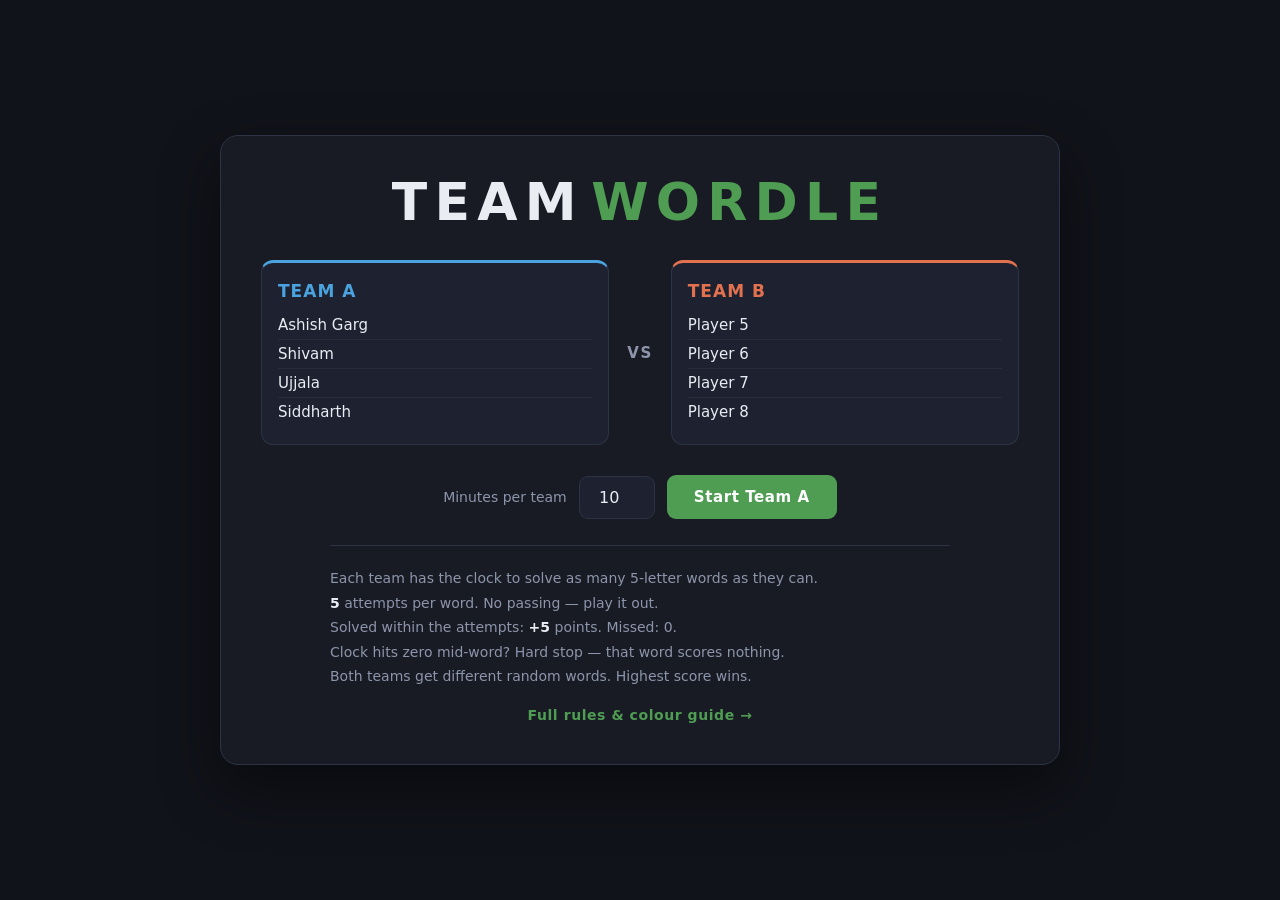
==== index.html @ 2a56fc31 "Add files via upload" ====
<!DOCTYPE html>
<html lang="en">
<head>
  <meta charset="utf-8">
  <meta name="viewport" content="width=device-width, initial-scale=1">
  <title>Team Wordle</title>
  <link rel="stylesheet" href="styles.css">
</head>
<body>

<!-- ======================= START SCREEN ======================= -->
<section id="screen-start" class="screen">
  <div class="start-card">
    <h1 class="logo">TEAM<span>WORDLE</span></h1>

    <div class="start-teams">
      <div class="start-team" id="start-team-a"></div>
      <div class="start-vs">VS</div>
      <div class="start-team" id="start-team-b"></div>
    </div>

    <div class="start-controls">
      <label for="minutes-input">Minutes per team</label>
      <input id="minutes-input" type="number" min="1" max="60" step="1">
      <button id="btn-start" class="btn btn-primary">Start <span id="start-team-label">Team A</span></button>
    </div>

    <ul class="rules">
      <li>Each team has the clock to solve as many 5-letter words as they can.</li>
      <li><strong id="rule-attempts">5</strong> attempts per word. No passing &mdash; play it out.</li>
      <li>Solved within the attempts: <strong id="rule-points">+5</strong> points. Missed: 0.</li>
      <li>Clock hits zero mid-word? Hard stop &mdash; that word scores nothing.</li>
      <li>Both teams get different random words. Highest score wins.</li>
    </ul>

    <a class="rules-link" href="rules.html" target="_blank" rel="noopener">Full rules &amp; colour guide &rarr;</a>
  </div>
</section>

<!-- ======================= GAME SCREEN ======================== -->
<section id="screen-game" class="screen hidden">
  <aside class="panel" id="panel-a"></aside>

  <main class="stage">
    <header class="stage-head">
      <div class="turn-label" id="turn-label">TEAM A&rsquo;S TURN</div>
      <div class="clock" id="clock">10:00</div>
      <div class="stage-head-row">
        <button id="btn-pause" class="btn btn-ghost">Pause</button>
        <div class="progress" id="progress">Word 1 &middot; Solved 0</div>
      </div>
    </header>

    <div class="board-wrap">
      <div id="board" class="board"></div>
      <div id="message" class="message"></div>
    </div>

    <div id="keyboard" class="keyboard"></div>
  </main>

  <aside class="panel" id="panel-b"></aside>

  <div id="pause-veil" class="veil hidden">
    <div class="veil-card">
      <h2>Paused</h2>
      <p>The clock is stopped.</p>
      <button id="btn-resume" class="btn btn-primary">Resume</button>
    </div>
  </div>
</section>

<!-- ===================== TURN OVER SCREEN ===================== -->
<section id="screen-turnover" class="screen hidden">
  <div class="start-card">
    <h2 class="headline" id="turnover-title">Team A&rsquo;s turn is over</h2>
    <p class="subhead" id="turnover-reason"></p>
    <div class="bigscore" id="turnover-score">0</div>
    <div class="score-caption">points</div>
    <div class="breakdown" id="turnover-breakdown"></div>
    <button id="btn-next-turn" class="btn btn-primary">Start Team B</button>
  </div>
</section>

<!-- ======================= RESULT SCREEN ====================== -->
<section id="screen-result" class="screen hidden">
  <div class="start-card">
    <div class="trophy">&#127942;</div>
    <h2 class="headline" id="result-title">Team A wins!</h2>
    <div class="result-scores">
      <div class="result-team" id="result-a"></div>
      <div class="result-team" id="result-b"></div>
    </div>
    <div class="breakdown-pair">
      <div class="breakdown" id="result-breakdown-a"></div>
      <div class="breakdown" id="result-breakdown-b"></div>
    </div>
    <button id="btn-replay" class="btn btn-primary">Play Again</button>
  </div>
</section>

<script src="config.js"></script>
<script src="words.js"></script>
<script src="game.js"></script>
</body>
</html>
---- styles.css ----
/* ==========================================================================
   TEAM WORDLE - styles
   ========================================================================== */

:root {
  --bg:        #11131a;
  --bg-soft:   #181b24;
  --panel:     #1e2230;
  --line:      #2d3344;
  --text:      #e9ecf3;
  --muted:     #8d95ab;
  --correct:   #4f9d52;
  --present:   #c2a13a;
  --absent:    #3a4052;
  --team-a:    #4aa3df;
  --team-b:    #e2724f;
  --danger:    #e0514b;
}

* { box-sizing: border-box; }

html, body {
  height: 100%;
  margin: 0;
}

body {
  background: var(--bg);
  color: var(--text);
  font-family: "Segoe UI", Inter, system-ui, -apple-system, Arial, sans-serif;
  -webkit-font-smoothing: antialiased;
  overflow: hidden;
}

.hidden { display: none !important; }

/* ---------- screens ---------- */

.screen {
  height: 100vh;
  width: 100vw;
}

#screen-start, #screen-turnover, #screen-result {
  display: flex;
  align-items: center;
  justify-content: center;
  padding: 24px;
  overflow-y: auto;
}

#screen-game {
  display: grid;
  grid-template-columns: minmax(180px, 250px) 1fr minmax(180px, 250px);
  gap: 18px;
  padding: 18px;
  position: relative;
}

/* ---------- start / interstitial cards ---------- */

.start-card {
  width: 100%;
  max-width: 840px;
  background: var(--bg-soft);
  border: 1px solid var(--line);
  border-radius: 18px;
  padding: 36px 40px 40px;
  text-align: center;
  box-shadow: 0 24px 60px rgba(0,0,0,.45);
}

.logo {
  font-size: clamp(32px, 5vw, 52px);
  letter-spacing: .14em;
  font-weight: 800;
  margin: 0 0 28px;
}
.logo span {
  color: var(--correct);
  margin-left: .14em;
}

.start-teams {
  display: grid;
  grid-template-columns: 1fr auto 1fr;
  gap: 18px;
  align-items: center;
  margin-bottom: 30px;
}

.start-team {
  background: var(--panel);
  border: 1px solid var(--line);
  border-top: 3px solid var(--line);
  border-radius: 12px;
  padding: 18px 16px;
  text-align: left;
}
#start-team-a { border-top-color: var(--team-a); }
#start-team-b { border-top-color: var(--team-b); }

.start-vs {
  color: var(--muted);
  font-weight: 800;
  letter-spacing: .1em;
  font-size: 15px;
}

.start-team h3 {
  margin: 0 0 10px;
  font-size: 17px;
  letter-spacing: .06em;
  text-transform: uppercase;
}
#start-team-a h3 { color: var(--team-a); }
#start-team-b h3 { color: var(--team-b); }

.roster {
  list-style: none;
  margin: 0;
  padding: 0;
}
.roster li {
  padding: 5px 0;
  font-size: 15px;
  color: var(--text);
  border-bottom: 1px solid rgba(255,255,255,.05);
}
.roster li:last-child { border-bottom: 0; }
.roster li.empty { color: var(--muted); font-style: italic; }

.start-controls {
  display: flex;
  align-items: center;
  justify-content: center;
  gap: 12px;
  flex-wrap: wrap;
  margin-bottom: 26px;
}
.start-controls label {
  color: var(--muted);
  font-size: 14px;
}
.start-controls input {
  width: 76px;
  padding: 11px 12px;
  font-size: 16px;
  font-family: inherit;
  text-align: center;
  color: var(--text);
  background: var(--panel);
  border: 1px solid var(--line);
  border-radius: 9px;
}
.start-controls input:focus {
  outline: 2px solid var(--correct);
  outline-offset: 1px;
}

.rules {
  list-style: none;
  margin: 0 auto;
  padding: 20px 0 0;
  border-top: 1px solid var(--line);
  text-align: left;
  color: var(--muted);
  font-size: 14px;
  line-height: 1.75;
  max-width: 620px;
}
.rules strong { color: var(--text); }

.rules-link {
  display: inline-block;
  margin-top: 18px;
  font-size: 14px;
  font-weight: 700;
  letter-spacing: .04em;
  color: var(--correct);
  text-decoration: none;
}
.rules-link:hover { text-decoration: underline; }
.rules-link:focus-visible { outline: 2px solid var(--correct); outline-offset: 3px; }

/* ---------- buttons ---------- */

.btn {
  font-family: inherit;
  font-size: 15px;
  font-weight: 700;
  letter-spacing: .04em;
  padding: 12px 26px;
  border-radius: 9px;
  border: 1px solid transparent;
  cursor: pointer;
  transition: transform .08s ease, background .15s ease;
}
.btn:active { transform: translateY(1px); }

.btn-primary {
  background: var(--correct);
  color: #fff;
}
.btn-primary:hover { background: #5bb05f; }

.btn-ghost {
  background: transparent;
  color: var(--muted);
  border-color: var(--line);
  padding: 8px 18px;
  font-size: 13px;
}
.btn-ghost:hover { color: var(--text); border-color: var(--muted); }

/* ---------- team panels (in-game) ---------- */

.panel {
  background: var(--panel);
  border: 1px solid var(--line);
  border-radius: 14px;
  padding: 20px 18px;
  display: flex;
  flex-direction: column;
  opacity: .42;
  filter: saturate(.4);
  transition: opacity .25s ease, filter .25s ease, box-shadow .25s ease, transform .25s ease;
}

.panel.active {
  opacity: 1;
  filter: none;
  transform: translateY(-3px);
}
#panel-a.active { box-shadow: 0 0 0 2px var(--team-a), 0 18px 40px rgba(0,0,0,.4); }
#panel-b.active { box-shadow: 0 0 0 2px var(--team-b), 0 18px 40px rgba(0,0,0,.4); }

.panel-name {
  font-size: 15px;
  font-weight: 800;
  letter-spacing: .08em;
  text-transform: uppercase;
  margin-bottom: 4px;
  word-break: break-word;
}
#panel-a .panel-name { color: var(--team-a); }
#panel-b .panel-name { color: var(--team-b); }

.panel-score {
  font-size: 44px;
  font-weight: 800;
  line-height: 1;
  margin-bottom: 2px;
}
.panel-score-label {
  font-size: 11px;
  letter-spacing: .14em;
  color: var(--muted);
  text-transform: uppercase;
  margin-bottom: 16px;
}

.panel hr {
  border: 0;
  border-top: 1px solid var(--line);
  margin: 0 0 12px;
  width: 100%;
}

.panel .roster { flex: 1; }

.panel-tag {
  margin-top: 14px;
  font-size: 11px;
  letter-spacing: .14em;
  font-weight: 800;
  text-transform: uppercase;
  color: var(--muted);
  min-height: 16px;
}
#panel-a.active .panel-tag { color: var(--team-a); }
#panel-b.active .panel-tag { color: var(--team-b); }

/* ---------- stage ---------- */

.stage {
  display: flex;
  flex-direction: column;
  align-items: center;
  justify-content: space-between;
  min-height: 0;
  gap: 10px;
}

.stage-head {
  text-align: center;
  width: 100%;
}

.turn-label {
  font-size: 14px;
  font-weight: 800;
  letter-spacing: .18em;
  color: var(--muted);
}
.turn-label.a { color: var(--team-a); }
.turn-label.b { color: var(--team-b); }

.clock {
  font-size: clamp(38px, 5vw, 60px);
  font-weight: 800;
  line-height: 1.1;
  font-variant-numeric: tabular-nums;
}
.clock.low {
  color: var(--danger);
  animation: pulse .9s ease-in-out infinite;
}
@keyframes pulse {
  50% { opacity: .45; }
}

.stage-head-row {
  display: flex;
  align-items: center;
  justify-content: center;
  gap: 16px;
  margin-top: 6px;
}

.progress {
  font-size: 13px;
  color: var(--muted);
  letter-spacing: .05em;
}

/* ---------- board ---------- */

.board-wrap {
  display: flex;
  flex-direction: column;
  align-items: center;
  gap: 10px;
  min-height: 0;
}

.board {
  display: grid;
  gap: 7px;
}

.board-row {
  display: grid;
  grid-template-columns: repeat(5, 1fr);
  gap: 7px;
}

.tile {
  width: clamp(42px, 5.6vh, 62px);
  height: clamp(42px, 5.6vh, 62px);
  border: 2px solid var(--line);
  border-radius: 6px;
  display: flex;
  align-items: center;
  justify-content: center;
  font-size: clamp(20px, 2.9vh, 32px);
  font-weight: 800;
  text-transform: uppercase;
  background: transparent;
  transition: transform .1s ease;
}
.tile.filled {
  border-color: var(--muted);
  animation: pop .12s ease;
}
@keyframes pop {
  50% { transform: scale(1.08); }
}

.tile.correct { background: var(--correct); border-color: var(--correct); }
.tile.present { background: var(--present); border-color: var(--present); }
.tile.absent  { background: var(--absent);  border-color: var(--absent);  }

.board-row.shake { animation: shake .4s ease; }
@keyframes shake {
  25% { transform: translateX(-7px); }
  50% { transform: translateX(7px); }
  75% { transform: translateX(-4px); }
}

.message {
  min-height: 28px;
  font-size: 15px;
  font-weight: 700;
  letter-spacing: .05em;
}
.message.good { color: var(--correct); }
.message.bad  { color: var(--danger); }

/* ---------- keyboard ---------- */

.keyboard {
  display: flex;
  flex-direction: column;
  gap: 7px;
  align-items: center;
  width: 100%;
  padding-bottom: 4px;
}

.kb-row {
  display: flex;
  gap: 6px;
  justify-content: center;
}

.key {
  min-width: 38px;
  height: 46px;
  padding: 0 10px;
  border: 0;
  border-radius: 6px;
  background: #4b5266;
  color: var(--text);
  font-family: inherit;
  font-size: 14px;
  font-weight: 700;
  text-transform: uppercase;
  cursor: pointer;
  transition: background .15s ease, transform .06s ease;
}
.key:hover { background: #5a6279; }
.key:active { transform: translateY(1px); }
.key.wide { min-width: 68px; font-size: 12px; letter-spacing: .06em; }

.key.correct { background: var(--correct); }
.key.present { background: var(--present); }
.key.absent  { background: #2b3041; color: #727a90; }

/* ---------- pause veil ---------- */

.veil {
  position: absolute;
  inset: 0;
  background: rgba(10,11,16,.88);
  display: flex;
  align-items: center;
  justify-content: center;
  z-index: 20;
}
.veil-card {
  text-align: center;
  background: var(--bg-soft);
  border: 1px solid var(--line);
  border-radius: 16px;
  padding: 36px 48px;
}
.veil-card h2 { margin: 0 0 6px; font-size: 30px; letter-spacing: .08em; }
.veil-card p { margin: 0 0 22px; color: var(--muted); }

/* ---------- interstitial + result ---------- */

.headline {
  margin: 0 0 6px;
  font-size: clamp(24px, 3.4vw, 36px);
  letter-spacing: .03em;
}
.subhead {
  margin: 0 0 18px;
  color: var(--muted);
  font-size: 15px;
  min-height: 20px;
}

.bigscore {
  font-size: clamp(60px, 10vw, 100px);
  font-weight: 800;
  line-height: 1;
  color: var(--correct);
}
.score-caption {
  font-size: 12px;
  letter-spacing: .2em;
  text-transform: uppercase;
  color: var(--muted);
  margin-bottom: 26px;
}

.trophy { font-size: 60px; line-height: 1; margin-bottom: 8px; }

.result-scores {
  display: grid;
  grid-template-columns: 1fr 1fr;
  gap: 16px;
  margin: 8px 0 24px;
}
.result-team {
  background: var(--panel);
  border: 1px solid var(--line);
  border-top: 3px solid var(--line);
  border-radius: 12px;
  padding: 18px;
}
#result-a { border-top-color: var(--team-a); }
#result-b { border-top-color: var(--team-b); }
.result-team.win { box-shadow: 0 0 0 2px var(--correct); }

.result-team .rt-name {
  font-size: 14px;
  font-weight: 800;
  letter-spacing: .08em;
  text-transform: uppercase;
  color: var(--muted);
  margin-bottom: 6px;
}
.result-team .rt-score {
  font-size: 46px;
  font-weight: 800;
  line-height: 1;
}
.result-team .rt-meta {
  margin-top: 8px;
  font-size: 13px;
  color: var(--muted);
}

.breakdown-pair {
  display: grid;
  grid-template-columns: 1fr 1fr;
  gap: 16px;
}

.breakdown {
  text-align: left;
  font-size: 13px;
  color: var(--muted);
  line-height: 1.8;
  background: var(--panel);
  border: 1px solid var(--line);
  border-radius: 10px;
  padding: 14px 16px;
  margin-bottom: 24px;
}
.breakdown b {
  color: var(--text);
  display: block;
  font-size: 11px;
  letter-spacing: .14em;
  text-transform: uppercase;
  margin-bottom: 2px;
}
.breakdown .w-solved { color: #7fc783; }
.breakdown .w-missed { color: #e58d89; }
.breakdown .row + .row { margin-top: 10px; }

/* ---------- narrow screens ---------- */

@media (max-width: 1040px) {
  body { overflow: auto; }
  #screen-game {
    grid-template-columns: 1fr 1fr;
    grid-template-areas: "a b" "stage stage";
    height: auto;
    min-height: 100vh;
  }
  #panel-a { grid-area: a; }
  #panel-b { grid-area: b; }
  .stage { grid-area: stage; }
  .start-teams { grid-template-columns: 1fr; }
  .start-vs { padding: 4px 0; }
}
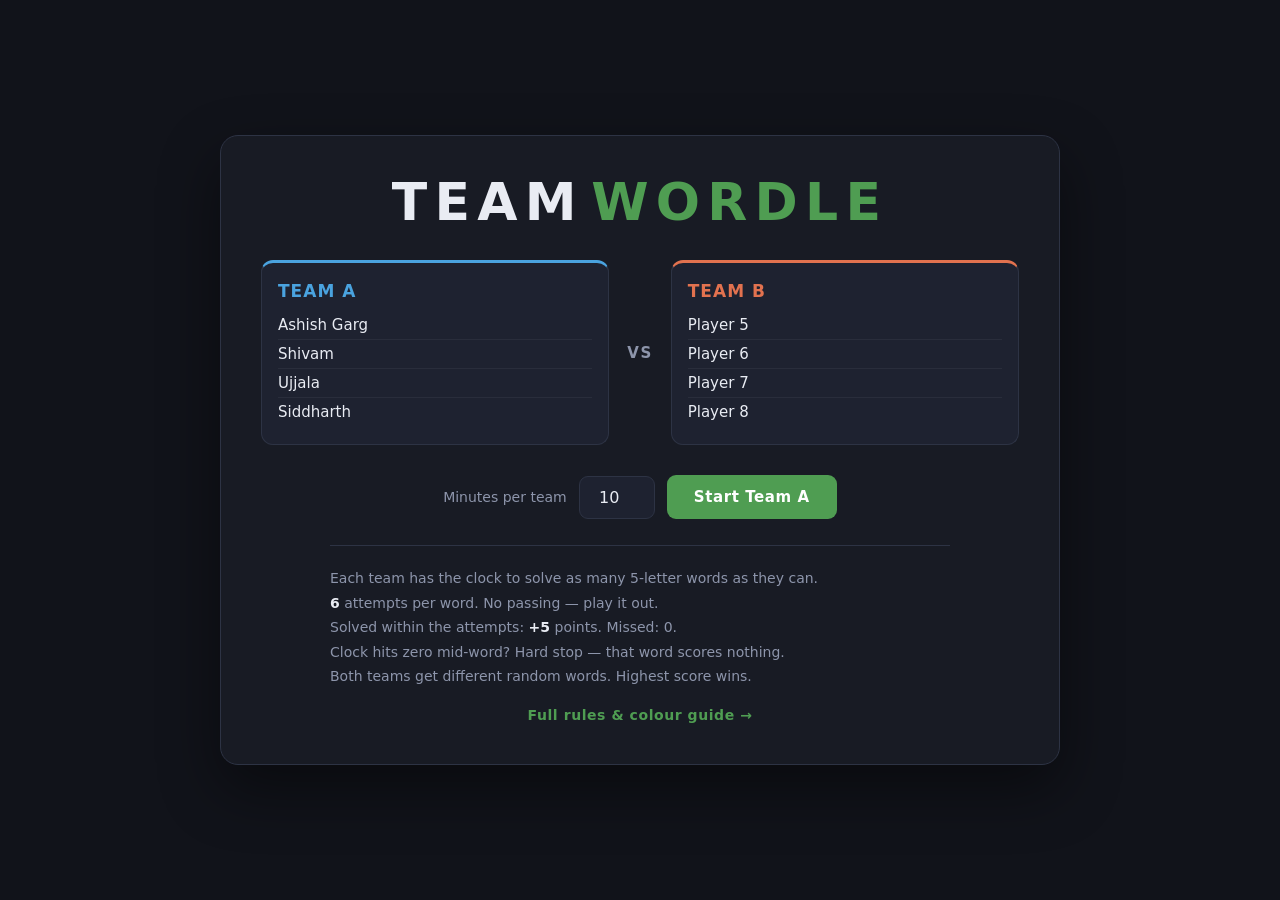
==== commit 32b1f2b3: "Give teams 6 attempts per word instead of 5 Bump CONFIG.maxAttempts to 6 and update the rules copy o" ====
--- a/index.html
+++ b/index.html
@@ -27,7 +27,7 @@
 
     <ul class="rules">
       <li>Each team has the clock to solve as many 5-letter words as they can.</li>
-      <li><strong id="rule-attempts">5</strong> attempts per word. No passing &mdash; play it out.</li>
+      <li><strong id="rule-attempts">6</strong> attempts per word. No passing &mdash; play it out.</li>
       <li>Solved within the attempts: <strong id="rule-points">+5</strong> points. Missed: 0.</li>
       <li>Clock hits zero mid-word? Hard stop &mdash; that word scores nothing.</li>
       <li>Both teams get different random words. Highest score wins.</li>
